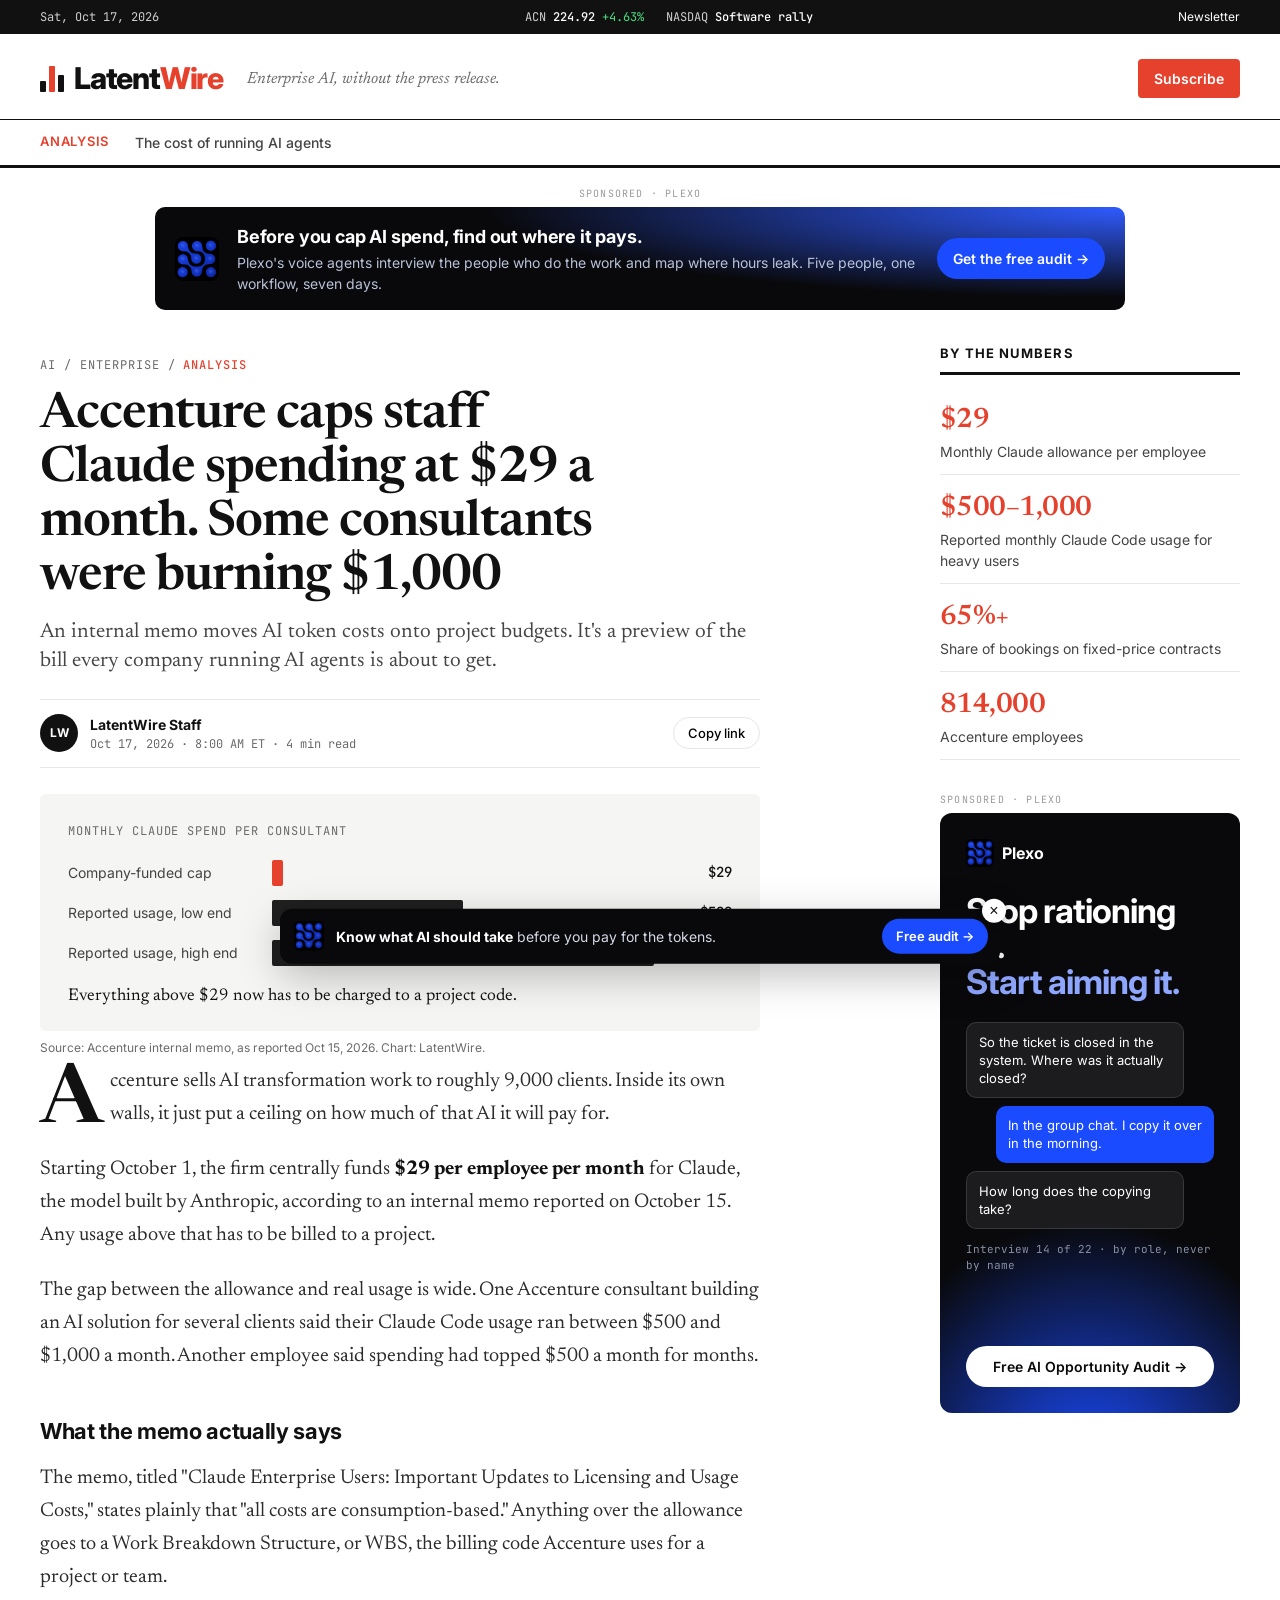
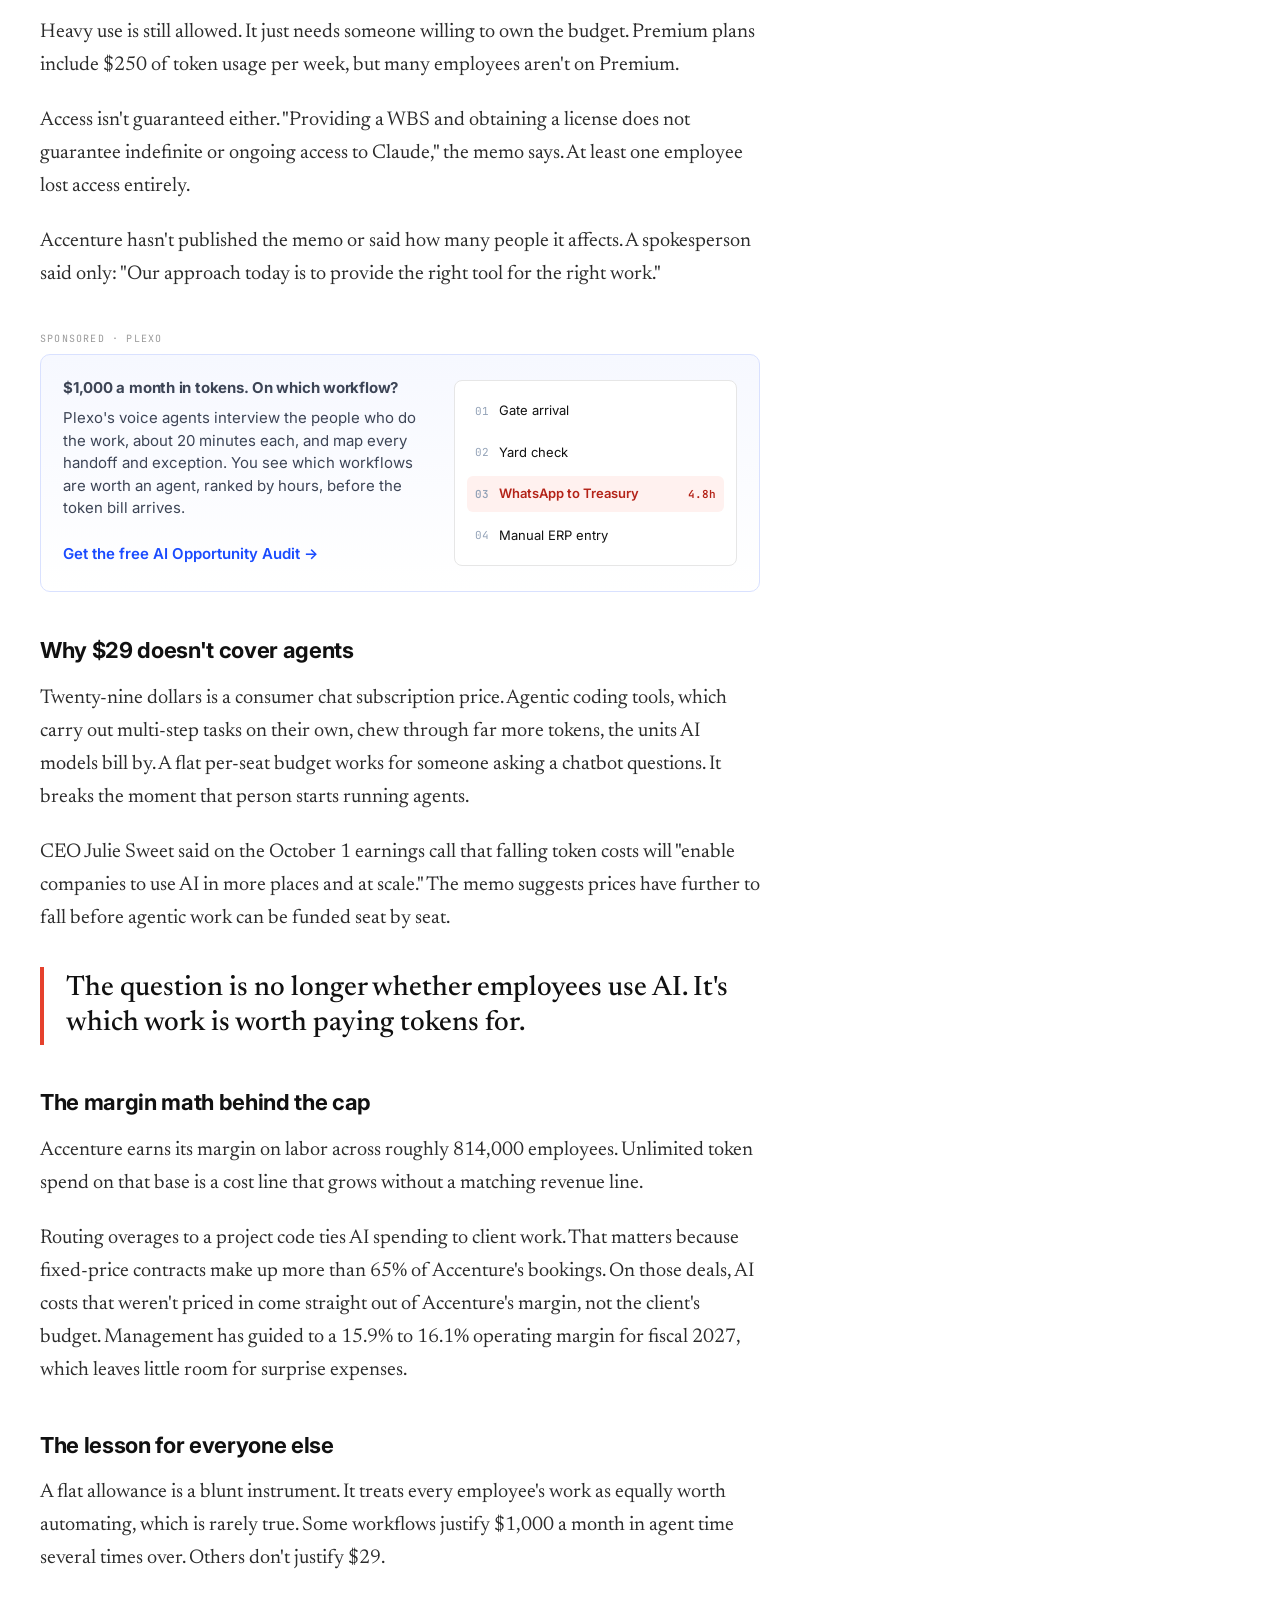
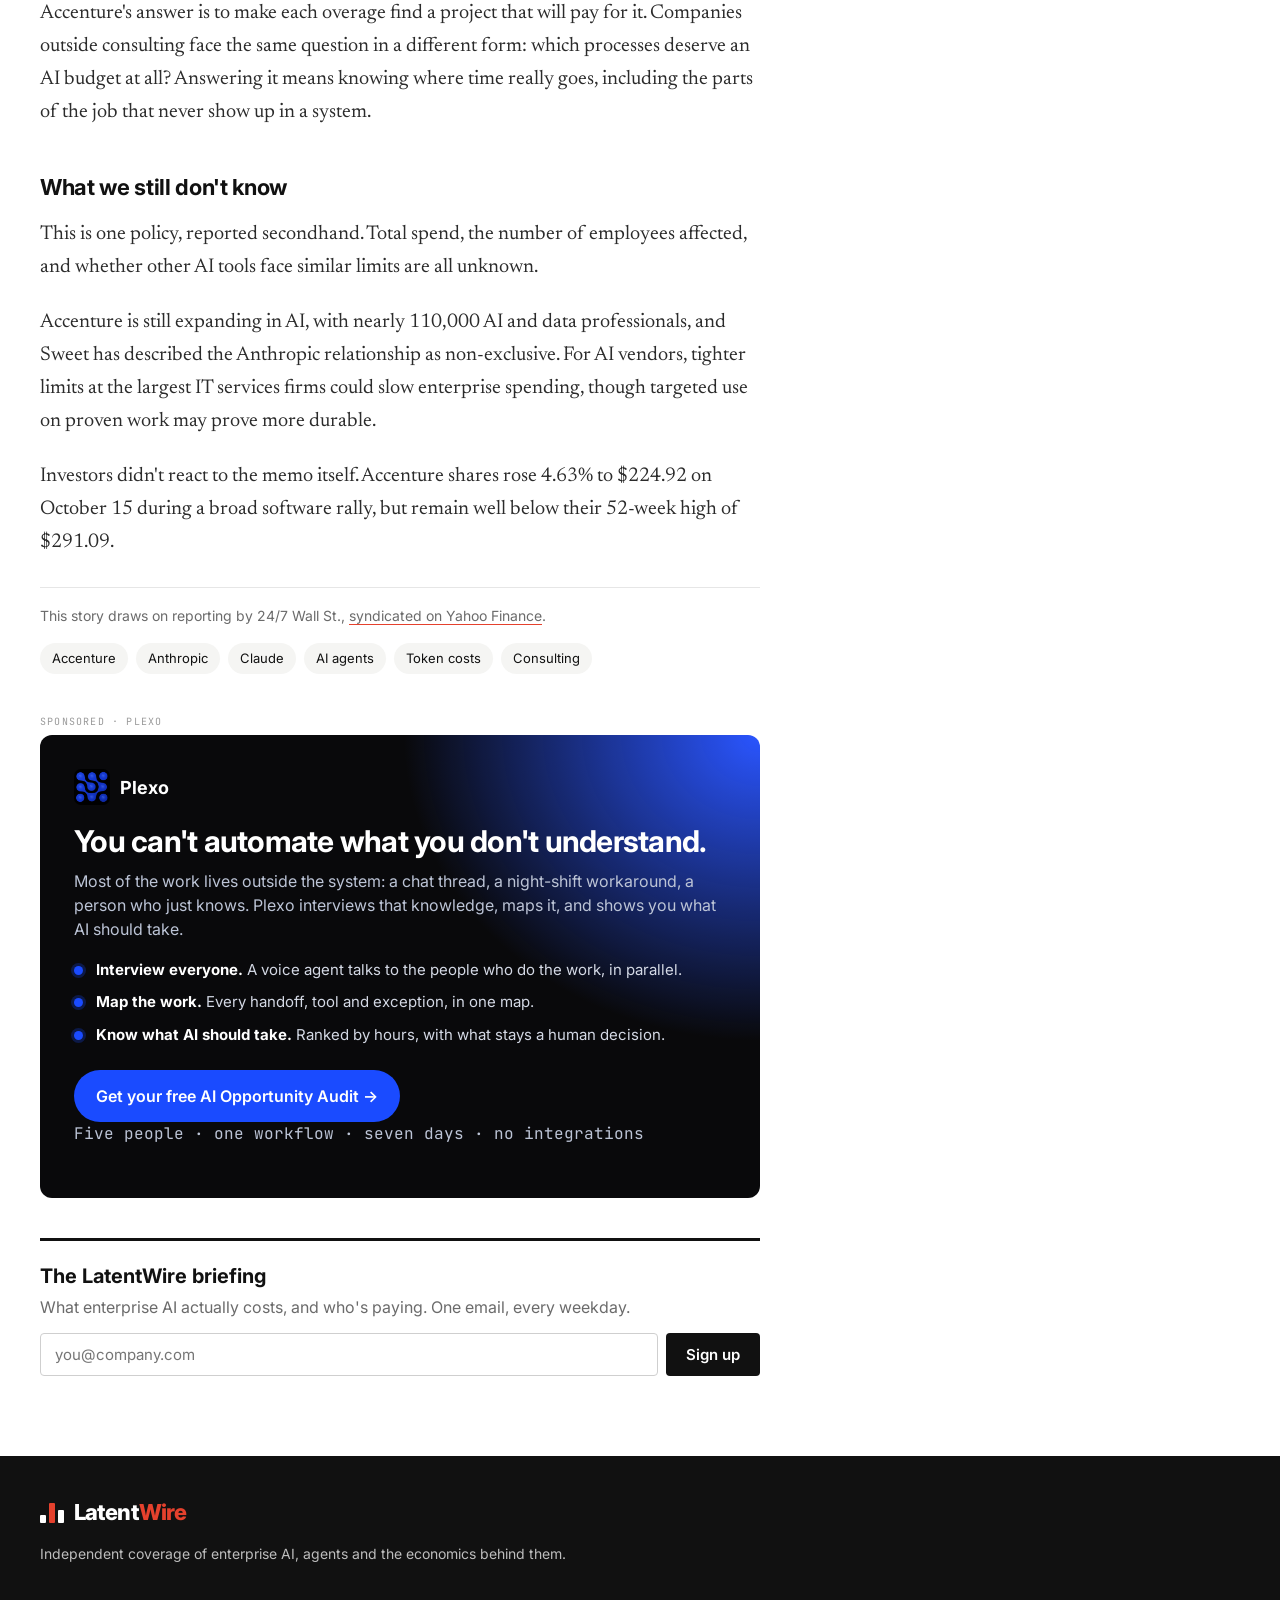
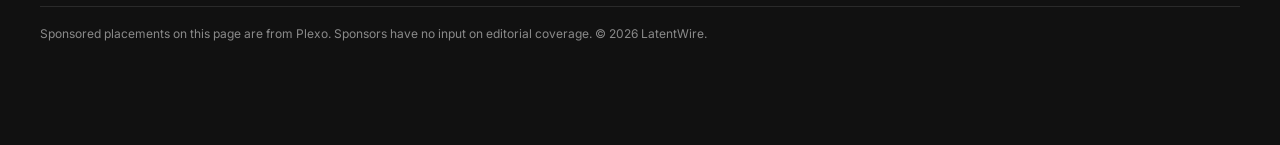
==== articles/accenture-claude-spending-cap.html @ 711b80a7 "Add homepage, move article, make Plexo units visible to ad blockers. Rename ad-* classes to pk-* (Ea" ====
<!DOCTYPE html>
<html lang="en">
<head>
  <meta charset="utf-8">
  <meta name="viewport" content="width=device-width, initial-scale=1">
  <title>Accenture caps staff Claude spending at $29 a month. Some were burning $1,000 | LatentWire</title>
  <meta name="description" content="An internal Accenture memo moves AI token costs onto project budgets. It's a preview of the bill every company running AI agents is about to get.">
  <meta property="og:type" content="article">
  <meta property="og:site_name" content="LatentWire">
  <meta property="og:title" content="Accenture caps staff Claude spending at $29 a month. Some were burning $1,000">
  <meta property="og:description" content="An internal memo moves AI token costs onto project budgets. It's a preview of the bill every company running agents is about to get.">
  <meta name="twitter:card" content="summary_large_image">
  <meta name="twitter:title" content="Accenture caps staff Claude spending at $29 a month">
  <meta name="twitter:description" content="Some consultants were spending $500 to $1,000 a month on Claude Code. Now overages go to project budgets.">
  <meta property="article:published_time" content="2026-10-17T08:00:00-04:00">
  <link rel="preconnect" href="https://fonts.googleapis.com">
  <link rel="preconnect" href="https://fonts.gstatic.com" crossorigin>
  <link href="https://fonts.googleapis.com/css2?family=Inter:wght@400;500;600;700;800&family=JetBrains+Mono:wght@400;500&family=Newsreader:opsz,wght@6..72,400;6..72,500;6..72,600;6..72,700&display=swap" rel="stylesheet">
  <link rel="stylesheet" href="../styles.css">
</head>
<body>
  <div class="progress" aria-hidden="true"><span id="progress"></span></div>

  <header class="masthead">
    <div class="topbar">
      <div class="wrap topbar-inner">
        <span class="mono">Sat, Oct 17, 2026</span>
        <div class="ticker mono" aria-label="Market snapshot">
          <span>ACN <b>224.92</b> <em class="up">+4.63%</em></span>
          <span>NASDAQ <b>Software rally</b></span>
        </div>
        <a class="topbar-link" href="#newsletter">Newsletter</a>
      </div>
    </div>
    <div class="wrap brandbar">
      <a class="logo" href="../index.html" aria-label="LatentWire home">
        <span class="logo-mark" aria-hidden="true"><i></i><i></i><i></i></span>
        <span class="logo-word">Latent<span>Wire</span></span>
      </a>
      <p class="tagline">Enterprise AI, without the press release.</p>
      <a class="subscribe" href="#newsletter">Subscribe</a>
    </div>
    <div class="sections">
      <div class="wrap sections-inner">
        <span class="is-on">Analysis</span>
        <span class="strip-topic">The cost of running AI agents</span>
      </div>
    </div>
  </header>

  <aside class="wrap pk-top">
    <span class="pk-tag">Sponsored · Plexo</span>
    <a class="pk-lb" href="https://www.useplexo.ai/?utm_source=reddit&amp;utm_medium=latentwire&amp;utm_campaign=accenture-claude-cap&amp;utm_content=top" target="_blank" rel="noopener sponsored">
      <img src="../plexo-mark.png" alt="" width="44" height="44">
      <span class="pk-lb-copy">
        <b>Before you cap AI spend, find out where it pays.</b>
        <span>Plexo's voice agents interview the people who do the work and map where hours leak. Five people, one workflow, seven days.</span>
      </span>
      <span class="pk-btn">Get the free audit →</span>
    </a>
  </aside>

  <main class="wrap layout" id="main">
    <article class="story">
      <p class="crumbs mono"><span>AI</span><span>/</span><span>Enterprise</span><span>/</span><span class="kicker">Analysis</span></p>

      <h1>Accenture caps staff Claude spending at $29 a month. Some consultants were burning $1,000</h1>
      <p class="dek">An internal memo moves AI token costs onto project budgets. It's a preview of the bill every company running AI agents is about to get.</p>

      <div class="byline">
        <span class="avatar" aria-hidden="true">LW</span>
        <div>
          <p><b>LatentWire Staff</b></p>
          <p class="mono meta">Oct 17, 2026 · 8:00 AM ET · 4 min read</p>
        </div>
        <div class="share">
          <button type="button" data-share="copy">Copy link</button>
        </div>
      </div>

      <figure class="hero-fig">
        <div class="chart" role="img" aria-label="Bar chart: Accenture's $29 monthly allowance compared with $500 and $1,000 of reported monthly Claude Code usage">
          <p class="chart-title mono">Monthly Claude spend per consultant</p>
          <div class="bars">
            <div class="bar-row">
              <span class="bar-label">Company-funded cap</span>
              <span class="bar cap" style="--w: 2.9%"></span>
              <span class="bar-val">$29</span>
            </div>
            <div class="bar-row">
              <span class="bar-label">Reported usage, low end</span>
              <span class="bar" style="--w: 50%"></span>
              <span class="bar-val">$500</span>
            </div>
            <div class="bar-row">
              <span class="bar-label">Reported usage, high end</span>
              <span class="bar" style="--w: 100%"></span>
              <span class="bar-val">$1,000</span>
            </div>
          </div>
          <p class="chart-note">Everything above $29 now has to be charged to a project code.</p>
        </div>
        <figcaption>Source: Accenture internal memo, as reported Oct 15, 2026. Chart: LatentWire.</figcaption>
      </figure>

      <div class="body">
        <p class="lead">Accenture sells AI transformation work to roughly 9,000 clients. Inside its own walls, it just put a ceiling on how much of that AI it will pay for.</p>

        <p>Starting October 1, the firm centrally funds <strong>$29 per employee per month</strong> for Claude, the model built by Anthropic, according to an internal memo reported on October 15. Any usage above that has to be billed to a project.</p>

        <p>The gap between the allowance and real usage is wide. One Accenture consultant building an AI solution for several clients said their Claude Code usage ran between $500 and $1,000 a month. Another employee said spending had topped $500 a month for months.</p>

        <h2 id="memo">What the memo actually says</h2>

        <p>The memo, titled "Claude Enterprise Users: Important Updates to Licensing and Usage Costs," states plainly that "all costs are consumption-based." Anything over the allowance goes to a Work Breakdown Structure, or WBS, the billing code Accenture uses for a project or team.</p>

        <p>Heavy use is still allowed. It just needs someone willing to own the budget. Premium plans include $250 of token usage per week, but many employees aren't on Premium.</p>

        <p>Access isn't guaranteed either. "Providing a WBS and obtaining a license does not guarantee indefinite or ongoing access to Claude," the memo says. At least one employee lost access entirely.</p>

        <p>Accenture hasn't published the memo or said how many people it affects. A spokesperson said only: "Our approach today is to provide the right tool for the right work."</p>

        <aside class="pk-inline">
          <span class="pk-tag">Sponsored · Plexo</span>
          <a class="pk-native" href="https://www.useplexo.ai/?utm_source=reddit&amp;utm_medium=latentwire&amp;utm_campaign=accenture-claude-cap&amp;utm_content=inline" target="_blank" rel="noopener sponsored">
            <div class="pk-native-copy">
              <p class="pk-native-title">$1,000 a month in tokens. On which workflow?</p>
              <p>Plexo's voice agents interview the people who do the work, about 20 minutes each, and map every handoff and exception. You see which workflows are worth an agent, ranked by hours, before the token bill arrives.</p>
              <span class="pk-native-cta">Get the free AI Opportunity Audit →</span>
            </div>
            <div class="pk-map" aria-hidden="true">
              <span><i>01</i>Gate arrival</span>
              <span><i>02</i>Yard check</span>
              <span class="hot"><i>03</i>WhatsApp to Treasury <em>4.8h</em></span>
              <span><i>04</i>Manual ERP entry</span>
            </div>
          </a>
        </aside>

        <h2 id="agents">Why $29 doesn't cover agents</h2>

        <p>Twenty-nine dollars is a consumer chat subscription price. Agentic coding tools, which carry out multi-step tasks on their own, chew through far more tokens, the units AI models bill by. A flat per-seat budget works for someone asking a chatbot questions. It breaks the moment that person starts running agents.</p>

        <p>CEO Julie Sweet said on the October 1 earnings call that falling token costs will "enable companies to use AI in more places and at scale." The memo suggests prices have further to fall before agentic work can be funded seat by seat.</p>

        <blockquote class="pull">
          <p>The question is no longer whether employees use AI. It's which work is worth paying tokens for.</p>
        </blockquote>

        <h2 id="margin">The margin math behind the cap</h2>

        <p>Accenture earns its margin on labor across roughly 814,000 employees. Unlimited token spend on that base is a cost line that grows without a matching revenue line.</p>

        <p>Routing overages to a project code ties AI spending to client work. That matters because fixed-price contracts make up more than 65% of Accenture's bookings. On those deals, AI costs that weren't priced in come straight out of Accenture's margin, not the client's budget. Management has guided to a 15.9% to 16.1% operating margin for fiscal 2027, which leaves little room for surprise expenses.</p>

        <aside class="pk-inline pk-mobile">
          <span class="pk-tag">Sponsored · Plexo</span>
          <a class="pk-box" href="https://www.useplexo.ai/?utm_source=reddit&amp;utm_medium=latentwire&amp;utm_campaign=accenture-claude-cap&amp;utm_content=box" target="_blank" rel="noopener sponsored">
            <img src="../plexo-mark.png" alt="" width="40" height="40">
            <p class="pk-box-title">Your team already knows where AI belongs.</p>
            <p class="pk-box-sub">Ask all of them at once.</p>
            <span class="pk-btn">Get the free audit →</span>
          </a>
        </aside>

        <h2 id="lesson">The lesson for everyone else</h2>

        <p>A flat allowance is a blunt instrument. It treats every employee's work as equally worth automating, which is rarely true. Some workflows justify $1,000 a month in agent time several times over. Others don't justify $29.</p>

        <p>Accenture's answer is to make each overage find a project that will pay for it. Companies outside consulting face the same question in a different form: which processes deserve an AI budget at all? Answering it means knowing where time really goes, including the parts of the job that never show up in a system.</p>

        <h2 id="unknowns">What we still don't know</h2>

        <p>This is one policy, reported secondhand. Total spend, the number of employees affected, and whether other AI tools face similar limits are all unknown.</p>

        <p>Accenture is still expanding in AI, with nearly 110,000 AI and data professionals, and Sweet has described the Anthropic relationship as non-exclusive. For AI vendors, tighter limits at the largest IT services firms could slow enterprise spending, though targeted use on proven work may prove more durable.</p>

        <p>Investors didn't react to the memo itself. Accenture shares rose 4.63% to $224.92 on October 15 during a broad software rally, but remain well below their 52-week high of $291.09.</p>

        <p class="source-note">This story draws on reporting by 24/7 Wall St., <a href="https://finance.yahoo.com/technology/ai/articles/accenture-just-capped-employees-claude-132727075.html" target="_blank" rel="noopener">syndicated on Yahoo Finance</a>.</p>
      </div>

      <div class="tags">
        <span>Accenture</span><span>Anthropic</span><span>Claude</span><span>AI agents</span><span>Token costs</span><span>Consulting</span>
      </div>

      <aside class="pk-end">
        <span class="pk-tag">Sponsored · Plexo</span>
        <div class="pk-end-card">
          <div class="pk-brand"><img src="../plexo-mark.png" alt="" width="36" height="36"><span>Plexo</span></div>
          <h3>You can't automate what you don't understand.</h3>
          <p>Most of the work lives outside the system: a chat thread, a night-shift workaround, a person who just knows. Plexo interviews that knowledge, maps it, and shows you what AI should take.</p>
          <ul>
            <li><b>Interview everyone.</b> A voice agent talks to the people who do the work, in parallel.</li>
            <li><b>Map the work.</b> Every handoff, tool and exception, in one map.</li>
            <li><b>Know what AI should take.</b> Ranked by hours, with what stays a human decision.</li>
          </ul>
          <a class="pk-btn big" href="https://www.useplexo.ai/?utm_source=reddit&amp;utm_medium=latentwire&amp;utm_campaign=accenture-claude-cap&amp;utm_content=end" target="_blank" rel="noopener sponsored">Get your free AI Opportunity Audit →</a>
          <p class="pk-end-meta mono">Five people · one workflow · seven days · no integrations</p>
        </div>
      </aside>

      <section class="newsletter" id="newsletter">
        <h3>The LatentWire briefing</h3>
        <p>What enterprise AI actually costs, and who's paying. One email, every weekday.</p>
        <form>
          <label class="vh" for="nl-email">Email address</label>
          <input id="nl-email" type="email" placeholder="you@company.com" required>
          <button type="submit">Sign up</button>
        </form>
      </section>
    </article>

    <aside class="rail">
      <section class="numbers">
        <h3 class="rail-head">By the numbers</h3>
        <dl>
          <div><dt>$29</dt><dd>Monthly Claude allowance per employee</dd></div>
          <div><dt>$500–1,000</dt><dd>Reported monthly Claude Code usage for heavy users</dd></div>
          <div><dt>65%+</dt><dd>Share of bookings on fixed-price contracts</dd></div>
          <div><dt>814,000</dt><dd>Accenture employees</dd></div>
        </dl>
      </section>

      <div class="pk-tower">
        <span class="pk-tag">Sponsored · Plexo</span>
        <a class="pk-sky" href="https://www.useplexo.ai/?utm_source=reddit&amp;utm_medium=latentwire&amp;utm_campaign=accenture-claude-cap&amp;utm_content=tower" target="_blank" rel="noopener sponsored">
          <div class="pk-brand"><img src="../plexo-mark.png" alt="" width="28" height="28"><span>Plexo</span></div>
          <p class="pk-sky-title">Stop rationing AI.<br><span>Start aiming it.</span></p>
          <div class="pk-chat">
            <p class="q">So the ticket is closed in the system. Where was it actually closed?</p>
            <p class="a">In the group chat. I copy it over in the morning.</p>
            <p class="q">How long does the copying take?</p>
          </div>
          <p class="pk-sky-meta mono">Interview 14 of 22 · by role, never by name</p>
          <span class="pk-btn light">Free AI Opportunity Audit →</span>
        </a>
      </div>
    </aside>
  </main>

  <footer class="footer">
    <div class="wrap footer-inner">
      <div>
        <a class="logo small" href="../index.html"><span class="logo-mark" aria-hidden="true"><i></i><i></i><i></i></span><span class="logo-word">Latent<span>Wire</span></span></a>
        <p>Independent coverage of enterprise AI, agents and the economics behind them.</p>
      </div>
    </div>
    <p class="wrap disclosure">Sponsored placements on this page are from Plexo. Sponsors have no input on editorial coverage. © 2026 LatentWire.</p>
  </footer>

  <aside class="pk-dock" id="pk-dock">
    <a href="https://www.useplexo.ai/?utm_source=reddit&amp;utm_medium=latentwire&amp;utm_campaign=accenture-claude-cap&amp;utm_content=dock" target="_blank" rel="noopener sponsored">
      <img src="../plexo-mark.png" alt="" width="30" height="30">
      <span><b>Know what AI should take</b> before you pay for the tokens.</span>
      <span class="pk-btn">Free audit →</span>
    </a>
    <button type="button" id="pk-dock-close" aria-label="Close">×</button>
  </aside>

  <script src="../site.js"></script>
</body>
</html>
---- styles.css ----
:root {
  --ink: #111111;
  --body: #2b2b2b;
  --muted: #6b6b6b;
  --line: #e6e6e6;
  --paper: #ffffff;
  --soft: #f5f5f3;
  --accent: #e5412d;
  --plexo: #1a4bff;
  --plexo-deep: #002fa7;
  --plexo-dark: #09090b;
  --serif: "Newsreader", Georgia, serif;
  --sans: "Inter", system-ui, -apple-system, sans-serif;
  --mono: "JetBrains Mono", ui-monospace, monospace;
}

* { box-sizing: border-box; }
html { -webkit-text-size-adjust: 100%; scroll-behavior: smooth; }
body { margin: 0; overflow-x: clip; background: var(--paper); color: var(--ink); font-family: var(--sans); line-height: 1.5; }
a { color: inherit; }
img { display: block; }
.wrap { width: min(1200px, 100% - 40px); margin-inline: auto; }
.mono { font-family: var(--mono); }
.vh { position: absolute; width: 1px; height: 1px; overflow: hidden; clip: rect(0 0 0 0); }

.progress { position: fixed; inset: 0 0 auto; height: 3px; z-index: 50; }
.progress span { display: block; height: 100%; background: var(--accent); transform-origin: left; transform: scaleX(0); }

/* Masthead */
.topbar { background: var(--ink); color: #cfcfcf; font-size: 12px; }
.topbar-inner { display: flex; align-items: center; justify-content: space-between; gap: 16px; height: 34px; }
.ticker { display: flex; gap: 22px; }
.ticker b { color: #fff; font-weight: 500; }
.ticker .up { color: #4ade80; font-style: normal; }
.topbar-link { text-decoration: none; color: #fff; }

.brandbar { display: grid; grid-template-columns: auto 1fr auto; align-items: center; gap: 24px; padding: 22px 0 18px; }
.logo { display: inline-flex; align-items: center; gap: 10px; font-weight: 800; font-size: 30px; letter-spacing: -0.04em; text-decoration: none; }
.logo-word span { color: var(--accent); }
.logo-mark { display: inline-flex; gap: 3px; align-items: flex-end; height: 26px; }
.logo-mark i { width: 6px; background: var(--ink); border-radius: 1px; }
.logo-mark i:nth-child(1) { height: 40%; }
.logo-mark i:nth-child(2) { height: 100%; background: var(--accent); }
.logo-mark i:nth-child(3) { height: 65%; }
.tagline { margin: 0; color: var(--muted); font-family: var(--serif); font-style: italic; font-size: 16px; }
.subscribe { background: var(--accent); color: #fff; text-decoration: none; font-weight: 600; font-size: 14px; padding: 9px 16px; border-radius: 4px; }

.sections { border-block: 1px solid var(--ink); border-bottom-width: 3px; }
.sections-inner { display: flex; gap: 26px; overflow-x: auto; scrollbar-width: none; }
.sections a, .sections span { text-decoration: none; font-weight: 600; font-size: 13px; letter-spacing: 0.06em; text-transform: uppercase; padding: 12px 0; white-space: nowrap; }
.sections .is-on { color: var(--accent); }
.sections .strip-topic { font-weight: 500; letter-spacing: 0; text-transform: none; font-size: 14px; color: #444; }

/* Plexo units. Never use "ad", "ads", "advert", "banner" or "sponsor" in a class, id or file name: blockers hide them. */
.pk-tag { display: block; font-family: var(--mono); font-size: 10px; letter-spacing: 0.12em; text-transform: uppercase; color: #9a9a9a; margin-bottom: 6px; }
.pk-btn { display: inline-flex; align-items: center; background: var(--plexo); color: #fff; font-weight: 600; font-size: 14px; padding: 10px 16px; border-radius: 999px; white-space: nowrap; transition: background .15s; }
.pk-btn.light { background: #fff; color: var(--plexo-dark); }
.pk-btn.big { font-size: 16px; padding: 14px 22px; text-decoration: none; }
a:hover .pk-btn, .pk-btn.big:hover { background: var(--plexo-deep); }
a:hover .pk-btn.light { background: #dfe6ff; }

.pk-top { padding: 18px 0 6px; text-align: center; }
.pk-lb { max-width: 970px; margin: 0 auto; display: flex; align-items: center; gap: 18px; padding: 16px 20px; text-align: left; text-decoration: none; border-radius: 10px; color: #fff;
  background: radial-gradient(120% 160% at 100% 0%, #2f5bff 0%, transparent 55%), var(--plexo-dark); }
.pk-lb img { border-radius: 8px; flex-shrink: 0; }
.pk-lb-copy { flex: 1; display: grid; gap: 2px; }
.pk-lb-copy b { font-size: 18px; letter-spacing: -0.01em; }
.pk-lb-copy span { color: #b9c2d8; font-size: 14px; }

.pk-inline { margin: 2em 0; font-family: var(--sans); }
.pk-native { display: grid; grid-template-columns: 1.3fr 1fr; gap: 24px; align-items: center; padding: 22px; border: 1px solid #d9e1ff; border-radius: 10px; background: linear-gradient(180deg, #f6f8ff, #fff); text-decoration: none; color: var(--ink); }
.pk-native-title { font-size: 21px; font-weight: 700; letter-spacing: -0.015em; line-height: 1.25; margin: 0 0 8px !important; }
.pk-native-copy p { font-size: 15px; line-height: 1.5; color: #3d4556; margin: 0 0 12px; }
.pk-native-cta { color: var(--plexo); font-weight: 600; font-size: 15px; }
.pk-native:hover .pk-native-cta { text-decoration: underline; }
.pk-map { display: grid; gap: 6px; background: #fff; border: 1px solid var(--line); border-radius: 8px; padding: 12px; font-size: 13px; }
.pk-map span { display: flex; align-items: center; gap: 10px; padding: 7px 8px; border-radius: 6px; }
.pk-map i { font-style: normal; font-family: var(--mono); font-size: 11px; color: #94a3b8; }
.pk-map .hot { background: #fff1ef; color: #b42318; font-weight: 600; }
.pk-map em { margin-left: auto; font-style: normal; font-family: var(--mono); font-size: 11px; }

.pk-box { display: flex; flex-direction: column; justify-content: center; align-items: flex-start; gap: 6px; padding: 24px; border-radius: 10px; text-decoration: none; color: var(--ink); background: linear-gradient(160deg, #eef2ff 0%, #ffffff 70%); border: 1px solid #d9e1ff; }
.pk-box img { border-radius: 8px; margin-bottom: 8px; }
.pk-box-title { margin: 0 !important; font-family: var(--sans); font-size: 22px; font-weight: 700; line-height: 1.15; letter-spacing: -0.02em; color: var(--ink); }
.pk-box-sub { margin: 0 0 12px !important; font-family: var(--sans); font-size: 16px; color: #475569; }
.pk-mobile { display: none; }

.pk-tower { position: sticky; top: 24px; }
.pk-sky { width: 300px; height: 600px; display: flex; flex-direction: column; padding: 26px; border-radius: 12px; text-decoration: none; color: #fff; overflow: hidden;
  background: radial-gradient(130% 70% at 50% 110%, #1a4bff 0%, transparent 60%), var(--plexo-dark); }
.pk-brand { display: flex; align-items: center; gap: 8px; font-weight: 700; }
.pk-brand img { border-radius: 6px; }
.pk-sky-title { font-size: 34px; font-weight: 700; line-height: 1.05; letter-spacing: -0.03em; margin: 26px 0 22px; }
.pk-sky-title span { color: #8fa6ff; }
.pk-chat { display: grid; gap: 8px; font-size: 13px; line-height: 1.4; }
.pk-chat p { margin: 0; padding: 10px 12px; border-radius: 10px; max-width: 88%; }
.pk-chat .q { background: rgba(255,255,255,.08); border: 1px solid rgba(255,255,255,.12); }
.pk-chat .a { background: var(--plexo); justify-self: end; }
.pk-sky-meta { font-size: 11px; color: #8790a6; margin: 12px 0 0; }
.pk-sky .pk-btn { margin-top: auto; justify-content: center; }

.pk-end { margin: 0 0 40px; }
.pk-end-card { border-radius: 12px; padding: 34px; color: #fff; background: radial-gradient(90% 120% at 100% 0%, #2a55ff 0%, transparent 55%), var(--plexo-dark); }
.pk-end-card .pk-brand { font-size: 18px; gap: 10px; }
.pk-end-card .pk-brand img { border-radius: 7px; }
.pk-end-card h3 { font-size: 30px; line-height: 1.12; letter-spacing: -0.025em; margin: 20px 0 10px; }
.pk-end-card > p { color: #bcc4d6; font-size: 16px; margin: 0 0 18px; }
.pk-end-card ul { list-style: none; padding: 0; margin: 0 0 24px; display: grid; gap: 10px; font-size: 15px; color: #d4d9e5; }
.pk-end-card li { padding-left: 22px; position: relative; }
.pk-end-card li::before { content: ""; position: absolute; left: 0; top: 7px; width: 9px; height: 9px; border-radius: 50%; background: var(--plexo); box-shadow: 0 0 0 3px rgba(26, 75, 255, .25); }
.pk-end-card li b { color: #fff; }
.pk-end-meta { font-size: 12px; color: #8790a6; margin: 14px 0 0; }

.pk-dock { position: fixed; left: 50%; bottom: 14px; z-index: 40; width: min(720px, calc(100% - 20px)); transform: translate(-50%, 140%); transition: transform .35s cubic-bezier(.2,.8,.2,1); }
.pk-dock.is-on { transform: translate(-50%, 0); }
.pk-dock a { display: flex; align-items: center; gap: 12px; padding: 10px 12px 10px 14px; border-radius: 12px; background: var(--plexo-dark); color: #d4d9e5; text-decoration: none; font-size: 14px; box-shadow: 0 12px 40px rgba(0,0,0,.25); }
.pk-dock a > span:not(.pk-btn) { flex: 1; }
.pk-dock b { color: #fff; }
.pk-dock img { border-radius: 6px; }
.pk-dock .pk-btn { padding: 8px 14px; font-size: 13px; }
.pk-dock button { position: absolute; top: -10px; right: -6px; width: 24px; height: 24px; border-radius: 50%; border: 0; background: #fff; color: #111; font-size: 16px; line-height: 1; cursor: pointer; box-shadow: 0 2px 8px rgba(0,0,0,.25); }

/* Layout */
.layout { display: grid; grid-template-columns: minmax(0, 1fr) 300px; gap: 64px; padding: 28px 0 80px; }

/* Story */
.story { max-width: 720px; }
.crumbs { display: flex; gap: 8px; font-size: 12px; text-transform: uppercase; letter-spacing: 0.08em; color: var(--muted); }
.crumbs .kicker { color: var(--accent); font-weight: 500; }
.story h1 { font-family: var(--serif); font-weight: 600; font-size: clamp(32px, 4.6vw, 50px); line-height: 1.08; letter-spacing: -0.02em; margin: 14px 0 14px; text-wrap: balance; }
.dek { font-family: var(--serif); font-size: 21px; line-height: 1.4; color: #454545; margin: 0 0 22px; text-wrap: pretty; }

.byline { display: flex; align-items: center; gap: 12px; padding: 14px 0; border-block: 1px solid var(--line); }
.byline p { margin: 0; font-size: 14px; }
.byline .meta { font-size: 12px; color: var(--muted); }
.avatar { width: 38px; height: 38px; border-radius: 50%; background: var(--ink); color: #fff; display: grid; place-items: center; font-size: 12px; font-weight: 700; flex-shrink: 0; }
.share { margin-left: auto; }
.share button { white-space: nowrap; font: 500 13px var(--sans); background: none; border: 1px solid var(--line); border-radius: 999px; padding: 7px 14px; cursor: pointer; }
.share button:hover { border-color: var(--ink); }

.hero-fig { margin: 26px 0 8px; }
.chart { background: var(--soft); border-radius: 6px; padding: 28px 28px 22px; }
.chart-title { margin: 0 0 20px; font-size: 12px; letter-spacing: 0.08em; text-transform: uppercase; color: var(--muted); }
.bars { display: grid; gap: 14px; }
.bar-row { display: grid; grid-template-columns: 190px 1fr 64px; align-items: center; gap: 14px; font-size: 14px; }
.bar-label { color: #444; }
.bar { height: 26px; width: var(--w); min-width: 6px; background: #1f1f1f; border-radius: 2px; animation: grow 1s cubic-bezier(.2,.8,.2,1) both; transform-origin: left; }
.bar.cap { background: var(--accent); }
.bar-val { font-family: var(--mono); font-weight: 500; text-align: right; }
.chart-note { margin: 18px 0 0; font-family: var(--serif); font-size: 17px; }
@keyframes grow { from { transform: scaleX(0); } }
.hero-fig figcaption { font-size: 12px; color: var(--muted); margin-top: 8px; }

.body { font-family: var(--serif); font-size: 20px; line-height: 1.65; color: var(--body); }
.body p { margin: 0 0 1.1em; }
.body .lead::first-letter { float: left; font-size: 4.1em; line-height: 0.82; font-weight: 600; margin: 0.06em 0.09em 0 0; color: var(--ink); }
.body h2 { font-family: var(--sans); font-size: 22px; font-weight: 700; letter-spacing: -0.015em; color: var(--ink); margin: 1.8em 0 0.6em; scroll-margin-top: 24px; }
.body strong { color: var(--ink); }
.body a { text-decoration-color: var(--accent); text-underline-offset: 3px; }
.pull { margin: 1.6em 0; padding: 4px 0 4px 22px; border-left: 4px solid var(--accent); }
.pull p { font-size: 28px; line-height: 1.25; font-weight: 500; color: var(--ink); margin: 0; }
.source-note { font-family: var(--sans); font-size: 14px; color: var(--muted); border-top: 1px solid var(--line); padding-top: 16px; margin-top: 2em !important; }

.tags { display: flex; flex-wrap: wrap; gap: 8px; margin: 10px 0 40px; }
.tags span { font-size: 13px; padding: 6px 12px; background: var(--soft); border-radius: 999px; }

/* Newsletter */
.newsletter { border-top: 3px solid var(--ink); padding-top: 20px; }
.newsletter h3 { margin: 0 0 4px; font-size: 20px; }
.newsletter p { margin: 0 0 14px; color: var(--muted); }
.newsletter form { display: flex; gap: 8px; }
.newsletter input { flex: 1; min-width: 0; font: 15px var(--sans); padding: 11px 14px; border: 1px solid #cfcfcf; border-radius: 4px; }
.newsletter button { font: 600 15px var(--sans); background: var(--ink); color: #fff; border: 0; padding: 0 20px; border-radius: 4px; cursor: pointer; }
.newsletter .thanks { color: var(--ink); font-weight: 600; }

/* Rail */
.rail { display: flex; flex-direction: column; gap: 32px; }
.rail-head { font-size: 13px; letter-spacing: 0.08em; text-transform: uppercase; margin: 0 0 12px; padding-bottom: 8px; border-bottom: 3px solid var(--ink); }
.numbers dl { margin: 0; display: grid; }
.numbers dl div { padding: 12px 0; border-bottom: 1px solid var(--line); }
.numbers dt { font-family: var(--serif); font-size: 28px; font-weight: 600; letter-spacing: -0.02em; color: var(--accent); }
.numbers dd { margin: 0; font-size: 14px; color: #444; }

/* Homepage */
.front { display: grid; grid-template-columns: minmax(0, 1fr) 340px; gap: 48px; padding: 28px 0 40px; border-bottom: 1px solid var(--line); }
.lead-card { display: block; text-decoration: none; }
.lead-card .chart { margin-bottom: 22px; }
.lead-card h1 { font-family: var(--serif); font-weight: 600; font-size: clamp(32px, 4.4vw, 52px); line-height: 1.06; letter-spacing: -0.02em; margin: 12px 0; text-wrap: balance; }
.lead-card:hover h1 { text-decoration: underline; text-decoration-thickness: 2px; text-underline-offset: 6px; text-decoration-color: var(--accent); }
.lead-card .dek { margin-bottom: 14px; }
.lead-meta { display: flex; align-items: center; gap: 14px; font-size: 12px; color: var(--muted); }
.read-more { margin-left: auto; font-family: var(--sans); font-weight: 600; font-size: 14px; color: var(--accent); }

.wire ol { list-style: none; padding: 0; margin: 0; }
.wire li { border-bottom: 1px solid var(--line); }
.wire a { display: grid; gap: 4px; padding: 12px 0; text-decoration: none; }
.wire time { font-family: var(--mono); font-size: 11px; letter-spacing: 0.06em; text-transform: uppercase; color: var(--accent); }
.wire span { font-family: var(--serif); font-size: 17px; line-height: 1.35; }
.wire a:hover span { text-decoration: underline; text-decoration-color: var(--accent); text-underline-offset: 3px; }

.home-main { display: grid; gap: 44px; align-content: start; }
.numbers-strip dl { display: grid; grid-template-columns: repeat(4, 1fr); gap: 24px; margin: 0; }
.numbers-strip dl div { border-top: 1px solid var(--line); padding-top: 12px; }
.numbers-strip dt { font-family: var(--serif); font-size: 34px; font-weight: 600; letter-spacing: -0.02em; color: var(--accent); }
.numbers-strip dd { margin: 0; font-size: 14px; color: #444; }

.inside ol { list-style: none; padding: 0; margin: 0; display: grid; grid-template-columns: repeat(3, 1fr); gap: 24px; }
.inside a { display: grid; gap: 8px; text-decoration: none; }
.inside .n { font-family: var(--mono); font-size: 12px; color: var(--accent); }
.inside b { font-family: var(--serif); font-size: 21px; font-weight: 600; line-height: 1.2; letter-spacing: -0.01em; }
.inside a > span:last-child { font-size: 15px; color: #555; }
.inside a:hover b { text-decoration: underline; text-decoration-color: var(--accent); text-underline-offset: 3px; }
.home-main .pk-inline { margin: 0; }

/* Footer */
.footer { background: var(--ink); color: #bdbdbd; padding: 40px 0 90px; font-size: 14px; }
.footer-inner { display: flex; justify-content: space-between; gap: 32px; flex-wrap: wrap; }
.footer .logo { color: #fff; }
.footer .logo-mark i:not(:nth-child(2)) { background: #fff; }
.logo.small { font-size: 22px; }
.logo.small .logo-mark { height: 20px; }
.disclosure { font-size: 12px; color: #8a8a8a; border-top: 1px solid #2a2a2a; padding-top: 18px; margin-top: 28px; }

/* Responsive */
@media (max-width: 1020px) {
  .layout, .front { grid-template-columns: 1fr; gap: 40px; }
  .story { max-width: none; }
  .rail { flex-direction: row; flex-wrap: wrap; align-items: flex-start; }
  .numbers { flex: 1 1 280px; }
  .pk-tower { display: none; }
  .pk-mobile { display: block; }
}
@media (max-width: 720px) {
  .wrap { width: calc(100% - 32px); }
  .tagline, .ticker span:nth-child(2) { display: none; }
  .brandbar { grid-template-columns: 1fr auto; padding: 16px 0 14px; }
  .logo { font-size: 26px; }
  .pk-lb { flex-wrap: wrap; gap: 12px; }
  .pk-lb img { width: 36px; height: 36px; }
  .pk-lb-copy { flex-basis: calc(100% - 52px); }
  .pk-lb-copy b { font-size: 16px; }
  .pk-lb .pk-btn { width: 100%; justify-content: center; }
  .dek { font-size: 19px; }
  .body { font-size: 18px; }
  .pull p { font-size: 23px; }
  .chart { padding: 20px 16px 16px; }
  .bar-row { grid-template-columns: 1fr 56px; row-gap: 4px; }
  .bar-label { grid-column: 1 / -1; font-size: 13px; }
  .pk-native { grid-template-columns: 1fr; }
  .pk-end-card { padding: 24px; }
  .pk-end-card h3 { font-size: 25px; }
  .pk-dock .pk-btn { display: none; }
  .numbers-strip dl { grid-template-columns: repeat(2, 1fr); }
  .inside ol { grid-template-columns: 1fr; }
  .lead-meta .read-more { display: none; }
}
@media (prefers-reduced-motion: reduce) {
  html { scroll-behavior: auto; }
  .bar { animation: none; }
  .pk-dock { transition: none; }
}
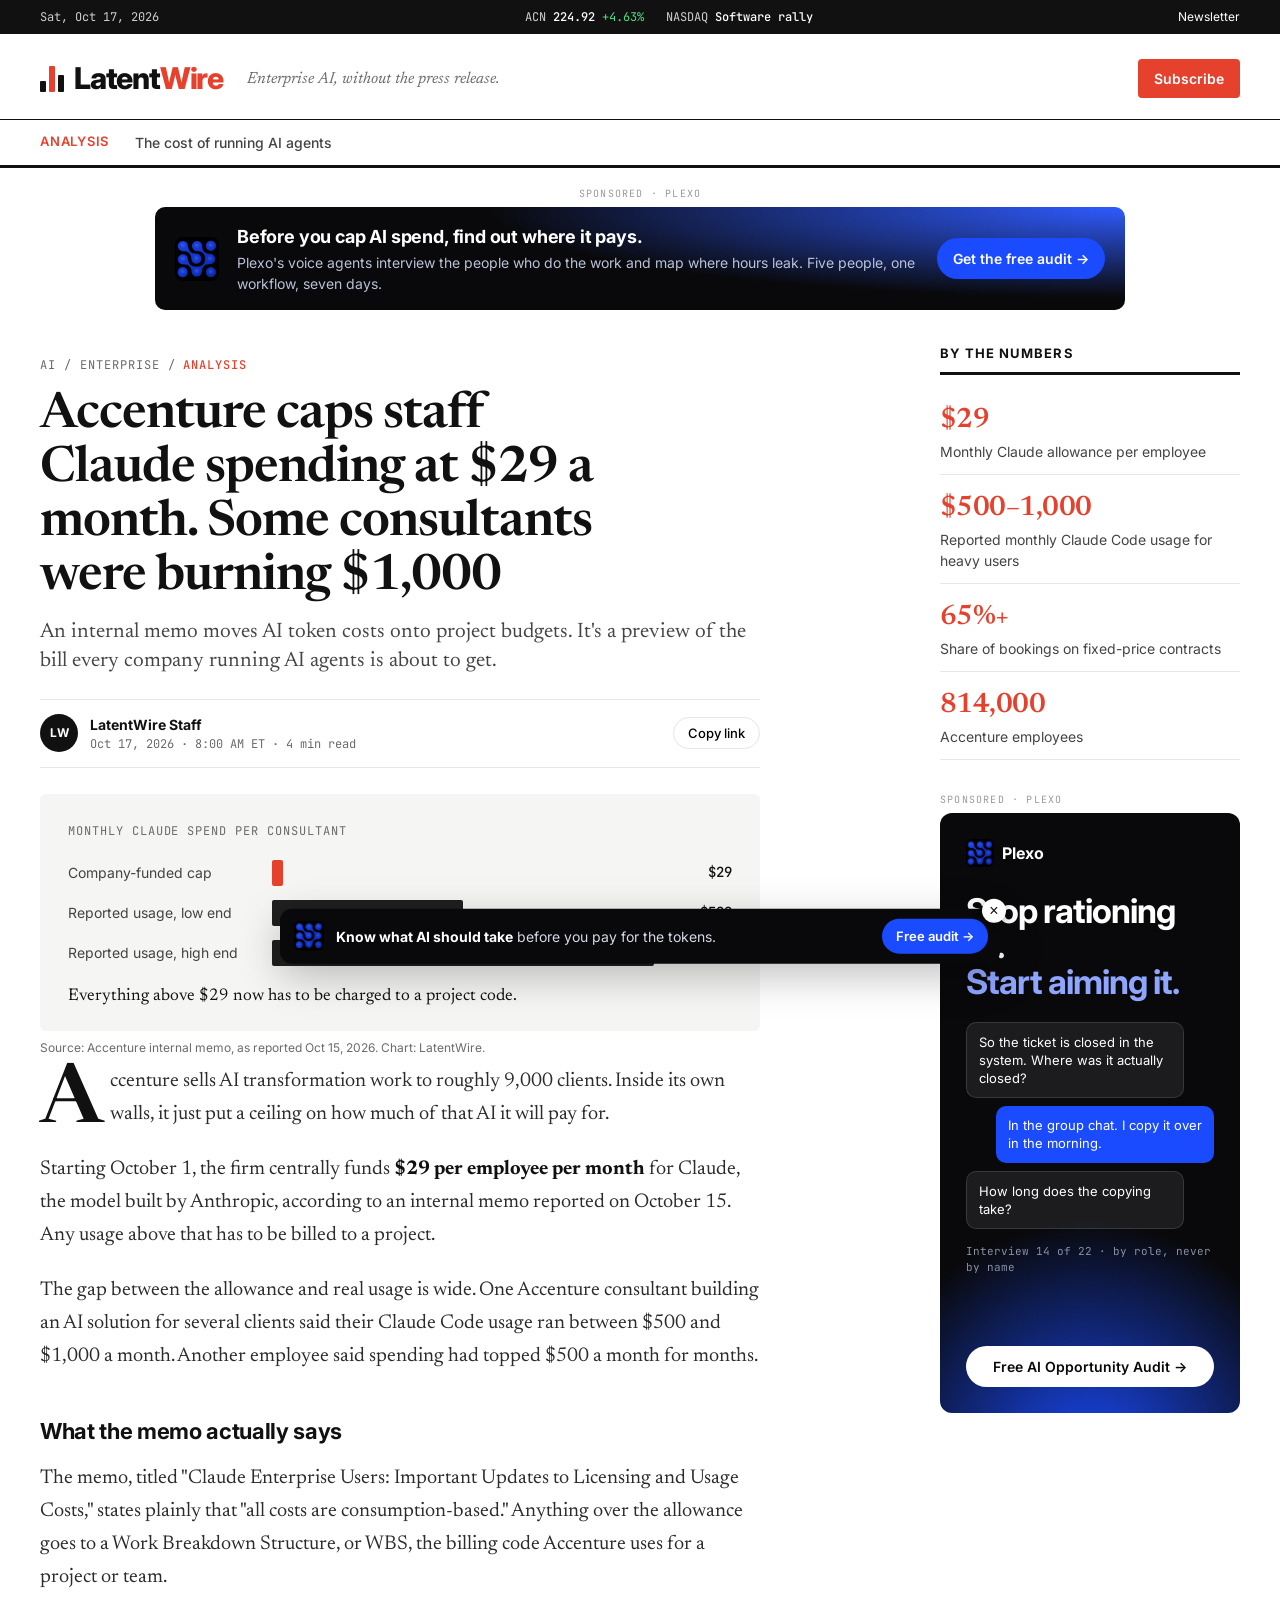
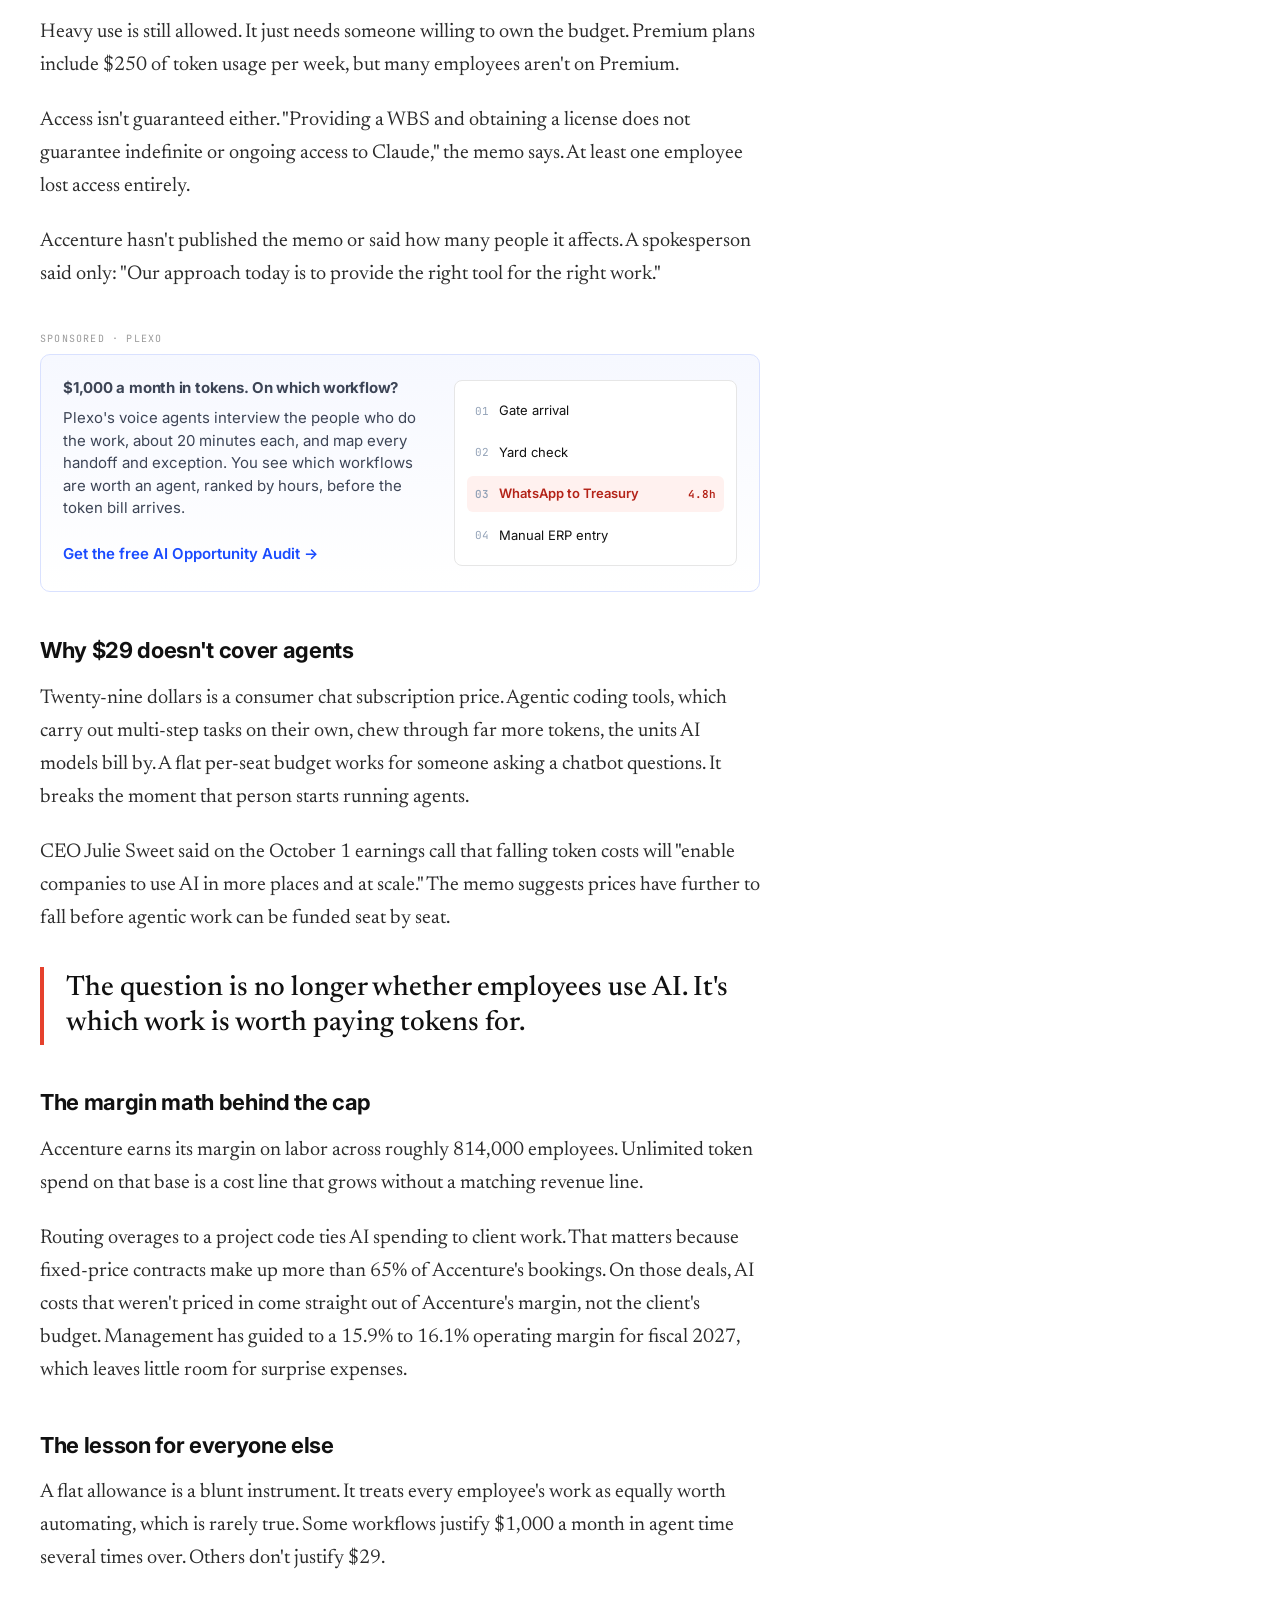
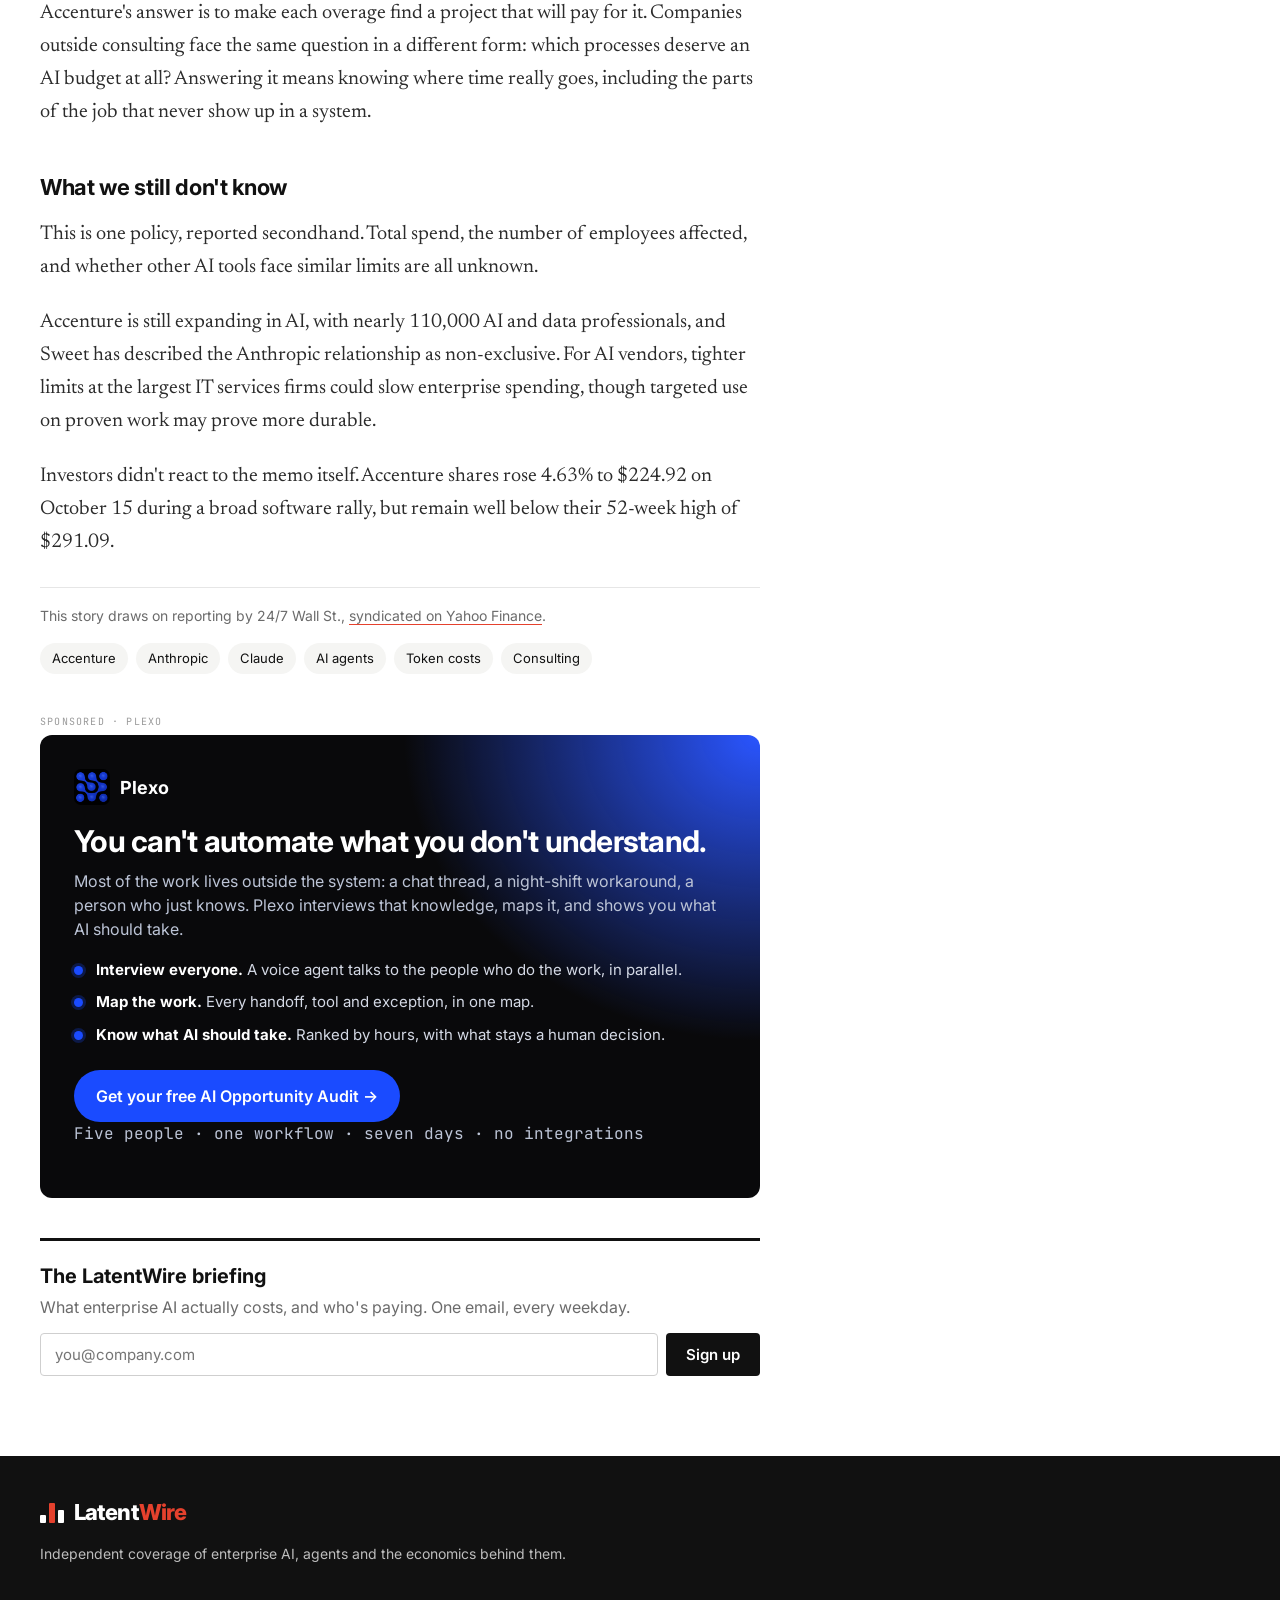
==== commit c57f0bea: "Remove the Plexo sponsored-placements disclosure from article footers. Co-authored-by: Cursor <curso" ====
--- a/articles/accenture-claude-spending-cap.html
+++ b/articles/accenture-claude-spending-cap.html
@@ -17,6 +17,13 @@
   <link rel="preconnect" href="https://fonts.gstatic.com" crossorigin>
   <link href="https://fonts.googleapis.com/css2?family=Inter:wght@400;500;600;700;800&family=JetBrains+Mono:wght@400;500&family=Newsreader:opsz,wght@6..72,400;6..72,500;6..72,600;6..72,700&display=swap" rel="stylesheet">
   <link rel="stylesheet" href="../styles.css">
+  <script async src="https://www.googletagmanager.com/gtag/js?id=G-5Q63X23C36"></script>
+  <script>
+    window.dataLayer = window.dataLayer || [];
+    function gtag(){dataLayer.push(arguments);}
+    gtag('js', new Date());
+    gtag('config', 'G-5Q63X23C36');
+  </script>
 </head>
 <body>
   <div class="progress" aria-hidden="true"><span id="progress"></span></div>
@@ -246,7 +253,6 @@
         <p>Independent coverage of enterprise AI, agents and the economics behind them.</p>
       </div>
     </div>
-    <p class="wrap disclosure">Sponsored placements on this page are from Plexo. Sponsors have no input on editorial coverage. © 2026 LatentWire.</p>
   </footer>
 
   <aside class="pk-dock" id="pk-dock">
@@ -258,6 +264,10 @@
     <button type="button" id="pk-dock-close" aria-label="Close">×</button>
   </aside>
 
+  <script>
+    window.va = window.va || function () { (window.vaq = window.vaq || []).push(arguments); };
+  </script>
+  <script defer src="/_vercel/insights/script.js"></script>
   <script src="../site.js"></script>
 </body>
 </html>
--- a/styles.css
+++ b/styles.css
@@ -92,11 +92,17 @@
 .pk-brand img { border-radius: 6px; }
 .pk-sky-title { font-size: 34px; font-weight: 700; line-height: 1.05; letter-spacing: -0.03em; margin: 26px 0 22px; }
 .pk-sky-title span { color: #8fa6ff; }
+.pk-sky.is-plan .pk-sky-title { font-size: 28px; margin: 20px 0 14px; }
+.pk-sky-copy { margin: 0 0 18px; font-family: var(--sans); font-size: 15px; line-height: 1.45; color: #bcc4d6; }
+.pk-steps { list-style: none; padding: 0; margin: 0; display: grid; gap: 14px; }
+.pk-steps li { display: grid; grid-template-columns: 28px 1fr; gap: 10px; align-items: start; font-family: var(--sans); font-size: 13px; line-height: 1.4; color: #c5cbe0; }
+.pk-steps b { display: block; font-size: 14px; font-weight: 700; color: #fff; margin-bottom: 3px; }
+.pk-steps i { display: grid; place-items: center; width: 28px; height: 28px; border-radius: 8px; background: rgba(26,75,255,.35); border: 1px solid rgba(143,166,255,.35); font-style: normal; font-family: var(--mono); font-size: 11px; font-weight: 500; color: #8fa6ff; flex-shrink: 0; }
 .pk-chat { display: grid; gap: 8px; font-size: 13px; line-height: 1.4; }
 .pk-chat p { margin: 0; padding: 10px 12px; border-radius: 10px; max-width: 88%; }
 .pk-chat .q { background: rgba(255,255,255,.08); border: 1px solid rgba(255,255,255,.12); }
 .pk-chat .a { background: var(--plexo); justify-self: end; }
-.pk-sky-meta { font-size: 11px; color: #8790a6; margin: 12px 0 0; }
+.pk-sky-meta { font-size: 11px; color: #8790a6; margin: 14px 0 0; }
 .pk-sky .pk-btn { margin-top: auto; justify-content: center; }
 
 .pk-end { margin: 0 0 40px; }
@@ -182,35 +188,101 @@
 .numbers dd { margin: 0; font-size: 14px; color: #444; }
 
 /* Homepage */
-.front { display: grid; grid-template-columns: minmax(0, 1fr) 340px; gap: 48px; padding: 28px 0 40px; border-bottom: 1px solid var(--line); }
-.lead-card { display: block; text-decoration: none; }
-.lead-card .chart { margin-bottom: 22px; }
-.lead-card h1 { font-family: var(--serif); font-weight: 600; font-size: clamp(32px, 4.4vw, 52px); line-height: 1.06; letter-spacing: -0.02em; margin: 12px 0; text-wrap: balance; }
-.lead-card:hover h1 { text-decoration: underline; text-decoration-thickness: 2px; text-underline-offset: 6px; text-decoration-color: var(--accent); }
-.lead-card .dek { margin-bottom: 14px; }
+.trending { display: flex; align-items: center; gap: 20px; padding: 12px 0; border-bottom: 1px solid var(--line); overflow-x: auto; scrollbar-width: none; white-space: nowrap; font-size: 14px; font-weight: 500; }
+.trending-label { color: var(--accent); font-size: 11px; letter-spacing: 0.1em; text-transform: uppercase; }
+.trending a { text-decoration: none; color: #333; }
+.trending a:hover { color: var(--ink); text-decoration: underline; text-decoration-color: var(--accent); text-underline-offset: 3px; }
+
+.front { display: grid; grid-template-columns: 270px minmax(0, 1fr) 270px; grid-template-areas: "side lead latest"; gap: 0; padding: 28px 0 32px; border-bottom: 1px solid var(--ink); }
+.front > * { padding-inline: 24px; }
+.front > :first-child { padding-left: 0; }
+.front > :last-child { padding-right: 0; }
+.front-side { grid-area: side; display: grid; gap: 22px; align-content: start; border-right: 1px solid var(--line); }
+.lead-card { grid-area: lead; }
+.latest { grid-area: latest; border-left: 1px solid var(--line); }
+
+.lead-card > a { display: block; text-decoration: none; }
+.lead-card .chart { margin-bottom: 20px; }
+.lead-card h1 { font-family: var(--serif); font-weight: 600; font-size: clamp(30px, 3.4vw, 44px); line-height: 1.07; letter-spacing: -0.02em; margin: 12px 0; text-wrap: balance; }
+.lead-card > a:hover h1 { text-decoration: underline; text-decoration-thickness: 2px; text-underline-offset: 6px; text-decoration-color: var(--accent); }
+.lead-card .dek { font-size: 20px; margin-bottom: 14px; }
 .lead-meta { display: flex; align-items: center; gap: 14px; font-size: 12px; color: var(--muted); }
 .read-more { margin-left: auto; font-family: var(--sans); font-weight: 600; font-size: 14px; color: var(--accent); }
-
-.wire ol { list-style: none; padding: 0; margin: 0; }
-.wire li { border-bottom: 1px solid var(--line); }
-.wire a { display: grid; gap: 4px; padding: 12px 0; text-decoration: none; }
-.wire time { font-family: var(--mono); font-size: 11px; letter-spacing: 0.06em; text-transform: uppercase; color: var(--accent); }
-.wire span { font-family: var(--serif); font-size: 17px; line-height: 1.35; }
-.wire a:hover span { text-decoration: underline; text-decoration-color: var(--accent); text-underline-offset: 3px; }
-
-.home-main { display: grid; gap: 44px; align-content: start; }
-.numbers-strip dl { display: grid; grid-template-columns: repeat(4, 1fr); gap: 24px; margin: 0; }
-.numbers-strip dl div { border-top: 1px solid var(--line); padding-top: 12px; }
-.numbers-strip dt { font-family: var(--serif); font-size: 34px; font-weight: 600; letter-spacing: -0.02em; color: var(--accent); }
-.numbers-strip dd { margin: 0; font-size: 14px; color: #444; }
-
-.inside ol { list-style: none; padding: 0; margin: 0; display: grid; grid-template-columns: repeat(3, 1fr); gap: 24px; }
-.inside a { display: grid; gap: 8px; text-decoration: none; }
-.inside .n { font-family: var(--mono); font-size: 12px; color: var(--accent); }
-.inside b { font-family: var(--serif); font-size: 21px; font-weight: 600; line-height: 1.2; letter-spacing: -0.01em; }
-.inside a > span:last-child { font-size: 15px; color: #555; }
-.inside a:hover b { text-decoration: underline; text-decoration-color: var(--accent); text-underline-offset: 3px; }
-.home-main .pk-inline { margin: 0; }
+.lead-related { list-style: none; margin: 18px 0 0; padding: 14px 0 0; border-top: 1px solid var(--line); display: grid; gap: 8px; }
+.lead-related a { font-family: var(--serif); font-size: 17px; text-decoration: none; padding-left: 16px; position: relative; display: block; }
+.lead-related a::before { content: ""; position: absolute; left: 0; top: 0.55em; width: 6px; height: 6px; background: var(--accent); }
+.lead-related a:hover { text-decoration: underline; text-decoration-color: var(--accent); text-underline-offset: 3px; }
+
+.latest ol { list-style: none; padding: 0; margin: 0; }
+.latest li { border-bottom: 1px solid var(--line); }
+.latest li:last-child { border-bottom: 0; }
+.latest a { display: grid; gap: 4px; padding: 11px 0; text-decoration: none; }
+.latest time { font-family: var(--mono); font-size: 11px; letter-spacing: 0.06em; text-transform: uppercase; color: var(--accent); }
+.latest span { font-family: var(--serif); font-size: 16px; line-height: 1.32; }
+.latest a:hover span { text-decoration: underline; text-decoration-color: var(--accent); text-underline-offset: 3px; }
+
+/* Story cards */
+.story-card > a { display: block; text-decoration: none; }
+.story-card .kicker { margin: 0 0 6px; font-size: 11px; letter-spacing: 0.08em; text-transform: uppercase; color: var(--accent); }
+.story-card h2, .story-card h3 { font-family: var(--serif); font-weight: 600; letter-spacing: -0.01em; line-height: 1.18; margin: 0 0 8px; text-wrap: balance; }
+.story-card h2 { font-size: 23px; }
+.story-card h3 { font-size: 20px; }
+.story-card.compact h3 { font-size: 18px; }
+.story-card > a:hover h2, .story-card > a:hover h3 { text-decoration: underline; text-decoration-color: var(--accent); text-underline-offset: 3px; }
+.card-dek { margin: 0 0 8px; font-family: var(--serif); font-size: 16px; line-height: 1.4; color: #4a4a4a; }
+.card-meta { display: flex; gap: 10px; margin: 0; font-size: 11px; letter-spacing: 0.04em; text-transform: uppercase; color: var(--muted); }
+.card-meta span::after { content: " ↗"; }
+.card-meta time { color: #9a9a9a; }
+.front-side .story-card.compact { border-top: 1px solid var(--line); padding-top: 18px; }
+
+/* Tiles: HTML figures instead of stock photos */
+.tile { position: relative; aspect-ratio: 16 / 10; display: flex; flex-direction: column; justify-content: flex-end; gap: 6px; padding: 16px; margin-bottom: 14px; border-radius: 4px; background: var(--soft); color: var(--ink); overflow: hidden; }
+.tile::before { content: ""; position: absolute; left: 0; top: 0; width: 44px; height: 4px; background: var(--accent); }
+.tile.wide { aspect-ratio: 16 / 8; }
+.tile.soft { background: #ecebe6; }
+.tile.ink { background: var(--ink); color: #fff; }
+.tile-label { position: absolute; top: 16px; left: 16px; right: 16px; margin: 0; font-size: 10px; letter-spacing: 0.1em; text-transform: uppercase; color: var(--muted); }
+.tile.ink .tile-label { color: #9a9a9a; }
+.tile-num { margin: 0; font-family: var(--serif); font-size: clamp(40px, 4.4vw, 58px); font-weight: 600; line-height: 1; letter-spacing: -0.03em; }
+.tile-cap { margin: 0; font-size: 13px; color: #555; }
+.tile.ink .tile-cap { color: #bdbdbd; }
+.tile-pair { margin: 0; display: flex; align-items: center; gap: 12px; flex-wrap: wrap; font-family: var(--serif); font-size: clamp(22px, 2.2vw, 30px); font-weight: 600; letter-spacing: -0.02em; line-height: 1.1; }
+.tile-pair em { font-style: normal; color: var(--accent); }
+.tile-quote { margin: 0; font-family: var(--serif); font-style: italic; font-size: clamp(20px, 2vw, 26px); line-height: 1.2; max-width: 22ch; }
+.mini-bars { display: grid; gap: 8px; }
+.mini-bars div { display: grid; grid-template-columns: 1fr auto; gap: 2px 10px; align-items: center; font-size: 12px; }
+.mini-bars span { grid-column: 1 / -1; color: #555; }
+.mini-bars i { height: 14px; width: var(--w); min-width: 4px; background: #1f1f1f; border-radius: 2px; animation: grow 1s cubic-bezier(.2,.8,.2,1) both; transform-origin: left; }
+.mini-bars i.cap { background: var(--accent); }
+.mini-bars b { font-family: var(--mono); font-weight: 500; font-size: 12px; }
+
+.top-row { display: grid; grid-template-columns: repeat(4, minmax(0, 1fr)); gap: 28px; padding: 30px 0 34px; }
+
+/* Section desks */
+.desk { padding: 6px 0 36px; }
+.desk-head { display: flex; align-items: center; gap: 12px; margin: 0 0 20px; padding-top: 12px; border-top: 3px solid var(--ink); font-size: 20px; font-weight: 800; letter-spacing: -0.02em; }
+.desk-head::after { content: ""; flex: 1; height: 1px; background: var(--line); }
+.desk-grid { display: grid; grid-template-columns: minmax(0, 2fr) minmax(0, 1fr) minmax(0, 1fr); gap: 28px; }
+.desk-grid .feature h3 { font-size: 26px; }
+.desk-grid .feature .card-dek { font-size: 17px; }
+.desk-list { display: grid; gap: 20px; align-content: start; }
+.desk-list .story-card + .story-card { border-top: 1px solid var(--line); padding-top: 18px; }
+
+.numbers-band { background: var(--ink); color: #fff; padding: 34px 0 38px; margin: 10px 0 40px; }
+.band-head { margin: 0 0 20px; font-size: 12px; font-weight: 500; letter-spacing: 0.1em; text-transform: uppercase; color: #9a9a9a; }
+.numbers-band dl { display: grid; grid-template-columns: repeat(4, 1fr); gap: 28px; margin: 0; }
+.numbers-band dl div { border-top: 1px solid #333; padding-top: 14px; }
+.numbers-band dt { font-family: var(--serif); font-size: 40px; font-weight: 600; letter-spacing: -0.02em; line-height: 1.05; color: #fff; }
+.numbers-band dt::after { content: ""; display: block; width: 28px; height: 3px; margin-top: 10px; background: var(--accent); }
+.numbers-band dd { margin: 10px 0 0; font-size: 14px; color: #bdbdbd; }
+
+.home-newsletter { display: grid; grid-template-columns: 1fr minmax(0, 460px); align-items: end; gap: 32px; margin-bottom: 64px; }
+.home-newsletter p { margin: 0; }
+
+.footer-links { display: flex; flex-wrap: wrap; gap: 10px 22px; align-content: start; }
+.footer-links a { color: #fff; text-decoration: none; font-weight: 500; }
+.footer-links a:hover { text-decoration: underline; }
+.home .footer { padding-bottom: 40px; }
 
 /* Footer */
 .footer { background: var(--ink); color: #bdbdbd; padding: 40px 0 90px; font-size: 14px; }
@@ -229,6 +301,16 @@
   .numbers { flex: 1 1 280px; }
   .pk-tower { display: none; }
   .pk-mobile { display: block; }
+  .front { grid-template-columns: minmax(0, 1fr) 280px; grid-template-areas: "lead latest" "side side"; gap: 0; }
+  .front > * { padding-inline: 0; }
+  .lead-card { padding-right: 24px; }
+  .latest { padding-left: 24px; }
+  .front-side { grid-template-columns: 1fr 1fr; gap: 28px; border-right: 0; border-top: 1px solid var(--line); margin-top: 28px; padding-top: 24px; }
+  .front-side .story-card.compact { border-top: 0; padding-top: 0; }
+  .top-row { grid-template-columns: repeat(2, minmax(0, 1fr)); }
+  .desk-grid { grid-template-columns: 1fr 1fr; }
+  .desk-grid .feature { grid-column: 1 / -1; }
+  .numbers-band dl { grid-template-columns: repeat(2, 1fr); }
 }
 @media (max-width: 720px) {
   .wrap { width: calc(100% - 32px); }
@@ -250,12 +332,19 @@
   .pk-end-card { padding: 24px; }
   .pk-end-card h3 { font-size: 25px; }
   .pk-dock .pk-btn { display: none; }
-  .numbers-strip dl { grid-template-columns: repeat(2, 1fr); }
-  .inside ol { grid-template-columns: 1fr; }
   .lead-meta .read-more { display: none; }
+  .home .ticker { display: none; }
+  .front { grid-template-columns: 1fr; grid-template-areas: "lead" "side" "latest"; }
+  .lead-card, .latest { padding-inline: 0; }
+  .latest { border-left: 0; margin-top: 28px; }
+  .front-side { grid-template-columns: 1fr; }
+  .top-row, .desk-grid { grid-template-columns: 1fr; }
+  .tile.wide { aspect-ratio: 16 / 10; }
+  .numbers-band dt { font-size: 32px; }
+  .home-newsletter { grid-template-columns: 1fr; gap: 14px; }
 }
 @media (prefers-reduced-motion: reduce) {
   html { scroll-behavior: auto; }
-  .bar { animation: none; }
+  .bar, .mini-bars i { animation: none; }
   .pk-dock { transition: none; }
 }
